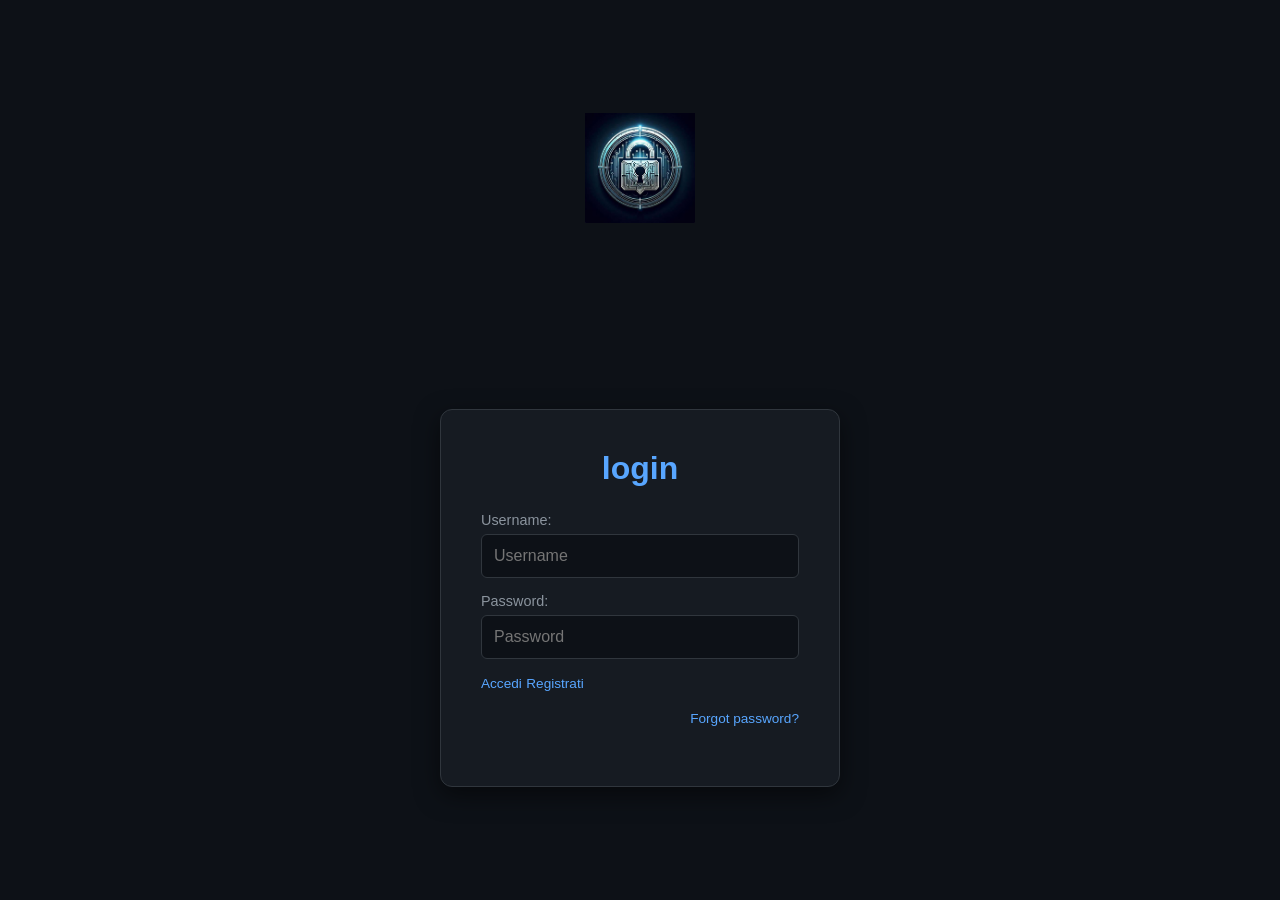
==== login.html @ db2ade5a "creazione della mainPage Dashboard e inizio del suo css" ====
<!DOCTYPE html>
<html lang="it">
    <head>
        <meta charset="UTF-8">
        <meta name="viewport" content="width=device-width, initial-scale=1.0">
        <link rel="stylesheet" href="styleLogin.css">
        <title>WebApp</title>
    </head>
    <body>
        <img src="immagini/logo.jpg" alt="Login Icon" class="logo-vault">

        <div class="box-login">
            <h2 id="auth-title">login</h2>         
                <form id="auth-form">
                    <div class="input-group">
                        <label for="username-text">Username:</label>
                        <input type="text" id="username-text" placeholder="Username" required>
                    </div>

                    <div class="input-group">
                        <label for="password-text">Password:</label>
                        <input type="password" id="password-text" placeholder="Password" required>                           
                    </div>

                    <div class="buttons-container">

                    <button type="button" onclick="gestisciAccesso()" id="btn-login">Accedi</button>
                    <button type="button" id="btn-register" onclick="gestisciRegistrazione()" class="btn-secondary">Registrati</button>
                </div>
                
                <button type="button" class="btn-link" onclick="window.location.href='forgot-password.html'">Forgot password?</button>
                </form>
        </div>

<script src="js/auth.js"></script>
    </body>
</html>
---- styleLogin.css ----
/* reset */
* {
    margin: 0;
    padding: 0;
    box-sizing: border-box;
    font-family: 'Segoe UI', Tahoma, Geneva, Verdana, sans-serif;
}

body {
    background-color: #0d1117; 
    color: #c9d1d9;
    min-height: 100vh;
    display: grid;
    place-items: center; 
    padding: 20px;
}

.logo-vault {
    width: 110px;       /* Regola la larghezza a tuo piacimento (es. 50px, 60px, 80px) */
    height: auto;      /* Mantiene le proporzioni originali senza deformare il logo */
    display: block;    /* Aiuta a centrarlo o posizionarlo meglio nella pagina */
    margin: 0 auto;    /* Centra il logo orizzontalmente nel suo contenitore */
}

.box-login {
    background-color: #161b22; 
    border: 1px solid #30363d; 
    border-radius: 12px;
    padding: 40px;
    width: 100%;
    max-width: 400px;
    box-shadow: 0 8px 24px rgba(0, 0, 0, 0.5);
    transition: transform 0.3s ease, box-shadow 0.3s ease;
}

.box-login:hover {
    transform: translateY(-5px); /* Sposta il box in alto di 5 px */
    box-shadow: 0 12px 30px rgba(88, 166, 255, 0.1); 
}

.box-login h2 {
    text-align: center;
    margin-bottom: 25px;
    font-size: 2rem;
    color: #58a6ff; 
    font-weight: 600;
}

form {
    display: flex;
    flex-direction: column; 
}

.input-group {
    display: flex;
    flex-direction: column; 
    margin-bottom: 15px; 
}

label {
    font-size: 0.9rem;
    margin-bottom: 6px; 
    color: #8b949e;
    text-transform: capitalize; 
}

input {
    background-color: #0d1117;
    border: 1px solid #30363d;
    border-radius: 6px;
    color: #f0f6fc;
    padding: 12px;
    font-size: 1rem;
    outline: none;
    transition: border-color 0.2s ease, box-shadow 0.2s ease;
}

input:focus {
    border-color: #58a6ff;
    box-shadow: 0 0 0 3px rgba(56, 139, 253, 0.3);
}

/* Bottone "Forgot password?" */
button:not([type="submit"]) {
    background: none;
    border: none;
    color: #58a6ff;
    font-size: 0.85rem;
    text-align: right;
    cursor: pointer;
    margin-bottom: 20px; 
    align-self: flex-end; /* Allinea a destra */
    transition: color 0.2s ease;
}

button:not([type="submit"]):hover {
    color: #1f6feb;
    text-decoration: underline;
}

/* Bottone di Invio (Login) */
button[type="submit"] {
    background-color: #238636; 
    color: #ffffff;
    border: 1px solid rgba(240, 246, 252, 0.1);
    border-radius: 6px;
    padding: 12px;
    font-size: 1rem;
    font-weight: bold;
    cursor: pointer;
    transition: background-color 0.2s ease;
    margin-top: 10px;
}

button[type="submit"]:hover {
    background-color: #2ea44f; 
}
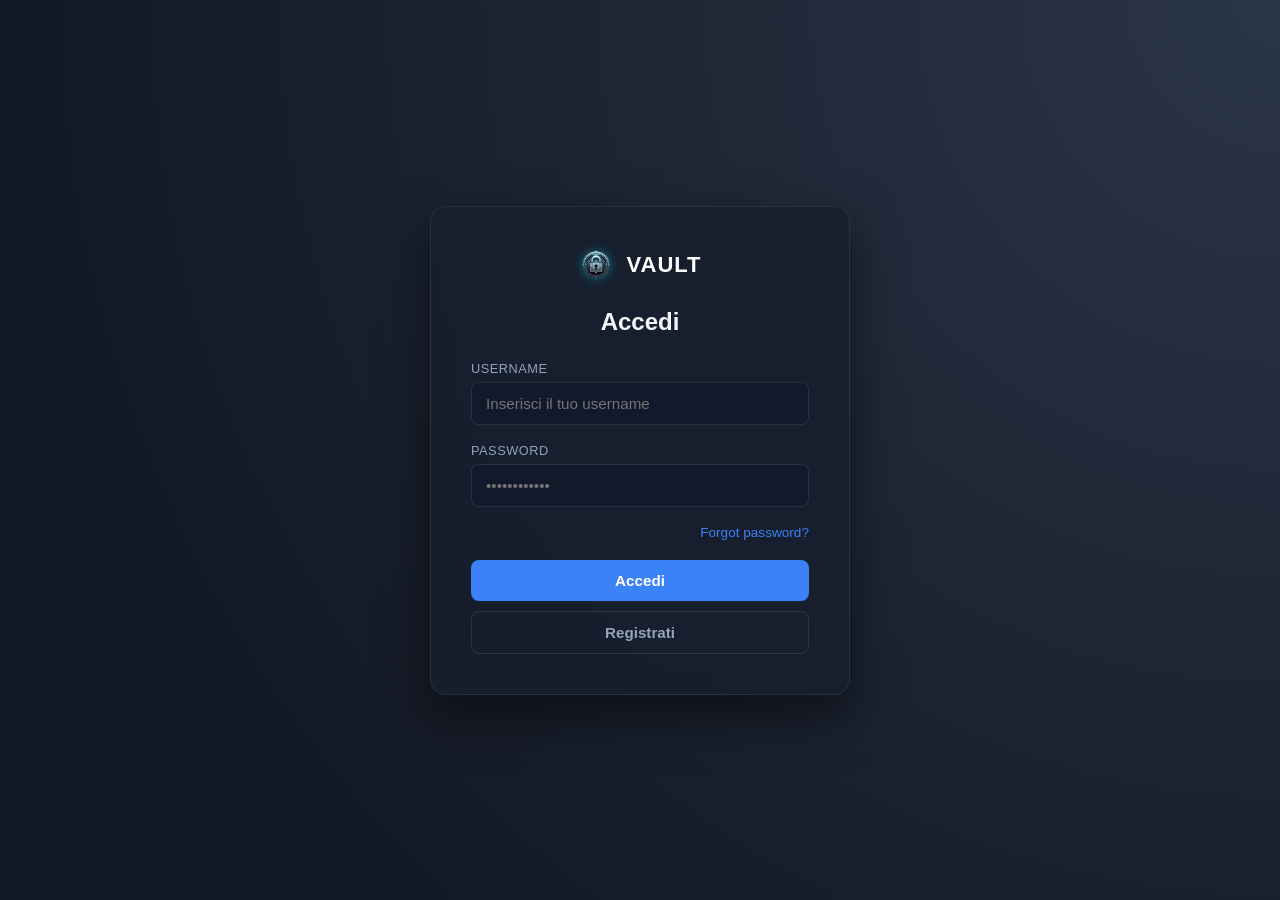
==== commit f733fceb: "modifica dello stile della pagina di login e di registrazione, modifica della dashboard con aggiunta" ====
--- a/login.html
+++ b/login.html
@@ -4,34 +4,39 @@
         <meta charset="UTF-8">
         <meta name="viewport" content="width=device-width, initial-scale=1.0">
         <link rel="stylesheet" href="styleLogin.css">
-        <title>WebApp</title>
+        <link rel="stylesheet" href="https://cdnjs.cloudflare.com/ajax/libs/font-awesome/6.0.0/css/all.min.css">
+        <title>WebApp - Login</title>
     </head>
     <body>
-        <img src="immagini/logo.jpg" alt="Login Icon" class="logo-vault">
+        <div class="auth-card">
+            <div class="brand-header">
+                <img src="immagini/logoSenzaSfondo.png" alt="Login Icon" class="logo-vault">
+                <span class="brand-title">VAULT</span>
+            </div>
 
-        <div class="box-login">
-            <h2 id="auth-title">login</h2>         
+            <div class="box-login">
+                <h2 id="auth-title">Accedi</h2>        
                 <form id="auth-form">
                     <div class="input-group">
-                        <label for="username-text">Username:</label>
-                        <input type="text" id="username-text" placeholder="Username" required>
+                        <label for="username-text">Username</label>
+                        <input type="text" id="username-text" placeholder="Inserisci il tuo username" required>
                     </div>
 
                     <div class="input-group">
-                        <label for="password-text">Password:</label>
-                        <input type="password" id="password-text" placeholder="Password" required>                           
+                        <label for="password-text">Password</label>
+                        <input type="password" id="password-text" placeholder="••••••••••••" required>                           
                     </div>
 
+                    <button type="button" class="btn-link" onclick="window.location.href='forgot-password.html'">Forgot password?</button>
+
                     <div class="buttons-container">
-
-                    <button type="button" onclick="gestisciAccesso()" id="btn-login">Accedi</button>
-                    <button type="button" id="btn-register" onclick="gestisciRegistrazione()" class="btn-secondary">Registrati</button>
-                </div>
-                
-                <button type="button" class="btn-link" onclick="window.location.href='forgot-password.html'">Forgot password?</button>
+                        <button type="button" onclick="gestisciAccesso()" id="btn-login" class="btn-primary">Accedi</button>
+                        <button type="button" id="btn-register" onclick="vaiAllaRegistrazione()" class="btn-secondary">Registrati</button>
+                    </div>
                 </form>
+            </div>
         </div>
 
-<script src="js/auth.js"></script>
+        <script src="js/auth.js"></script>
     </body>
 </html>
--- a/styleLogin.css
+++ b/styleLogin.css
@@ -1,4 +1,3 @@
-/* reset */
 * {
     margin: 0;
     padding: 0;
@@ -7,42 +6,53 @@
 }
 
 body {
-    background-color: #0d1117; 
-    color: #c9d1d9;
+    background: radial-gradient(circle at top right, #2a3547, #131924 80%);
+    color: #e2e8f0;
     min-height: 100vh;
-    display: grid;
-    place-items: center; 
+    display: flex;
+    justify-content: center;
+    align-items: center;
     padding: 20px;
 }
 
-.logo-vault {
-    width: 110px;       /* Regola la larghezza a tuo piacimento (es. 50px, 60px, 80px) */
-    height: auto;      /* Mantiene le proporzioni originali senza deformare il logo */
-    display: block;    /* Aiuta a centrarlo o posizionarlo meglio nella pagina */
-    margin: 0 auto;    /* Centra il logo orizzontalmente nel suo contenitore */
+/* Card Contenitore Stile Glassmorphism */
+.auth-card {
+    background-color: rgba(23, 31, 46, 0.85);
+    backdrop-filter: blur(12px);
+    border: 1px solid rgba(255, 255, 255, 0.08);
+    border-radius: 16px;
+    padding: 40px;
+    width: 100%;
+    max-width: 420px;
+    box-shadow: 0 20px 50px rgba(0, 0, 0, 0.5);
 }
 
-.box-login {
-    background-color: #161b22; 
-    border: 1px solid #30363d; 
-    border-radius: 12px;
-    padding: 40px;
-    width: 100%;
-    max-width: 400px;
-    box-shadow: 0 8px 24px rgba(0, 0, 0, 0.5);
-    transition: transform 0.3s ease, box-shadow 0.3s ease;
+.brand-header {
+    display: flex;
+    align-items: center;
+    justify-content: center;
+    gap: 12px;
+    margin-bottom: 25px;
 }
 
-.box-login:hover {
-    transform: translateY(-5px); /* Sposta il box in alto di 5 px */
-    box-shadow: 0 12px 30px rgba(88, 166, 255, 0.1); 
+.logo-vault {
+    width: 36px;
+    height: auto;
+    filter: drop-shadow(0 0 5px rgba(0, 240, 255, 0.4));
+}
+
+.brand-title {
+    font-size: 22px;
+    font-weight: 700;
+    letter-spacing: 1px;
+    color: #ffffff;
 }
 
 .box-login h2 {
     text-align: center;
     margin-bottom: 25px;
-    font-size: 2rem;
-    color: #58a6ff; 
+    font-size: 1.5rem;
+    color: #f1f5f9;
     font-weight: 600;
 }
 
@@ -54,65 +64,91 @@
 .input-group {
     display: flex;
     flex-direction: column; 
-    margin-bottom: 15px; 
+    margin-bottom: 18px; 
 }
 
 label {
-    font-size: 0.9rem;
+    font-size: 0.8rem;
     margin-bottom: 6px; 
-    color: #8b949e;
-    text-transform: capitalize; 
+    color: #94a3b8;
+    text-transform: uppercase; 
+    letter-spacing: 0.5px;
 }
 
 input {
-    background-color: #0d1117;
-    border: 1px solid #30363d;
-    border-radius: 6px;
-    color: #f0f6fc;
-    padding: 12px;
-    font-size: 1rem;
+    background-color: rgba(15, 23, 42, 0.6);
+    border: 1px solid rgba(255, 255, 255, 0.1);
+    border-radius: 8px;
+    color: #f8fafc;
+    padding: 12px 14px;
+    font-size: 0.95rem;
     outline: none;
     transition: border-color 0.2s ease, box-shadow 0.2s ease;
 }
 
 input:focus {
-    border-color: #58a6ff;
-    box-shadow: 0 0 0 3px rgba(56, 139, 253, 0.3);
+    border-color: #3b82f6;
+    box-shadow: 0 0 0 2px rgba(59, 130, 246, 0.2);
 }
 
-/* Bottone "Forgot password?" */
-button:not([type="submit"]) {
+/* Link Password Dimenticata */
+.btn-link {
     background: none;
     border: none;
-    color: #58a6ff;
+    color: #3b82f6;
     font-size: 0.85rem;
     text-align: right;
     cursor: pointer;
     margin-bottom: 20px; 
-    align-self: flex-end; /* Allinea a destra */
+    align-self: flex-end;
     transition: color 0.2s ease;
 }
 
-button:not([type="submit"]):hover {
-    color: #1f6feb;
+.btn-link:hover {
+    color: #60a5fa;
     text-decoration: underline;
 }
 
-/* Bottone di Invio (Login) */
-button[type="submit"] {
-    background-color: #238636; 
+/* Contenitore Pulsanti Azione */
+.buttons-container {
+    display: flex;
+    flex-direction: column;
+    gap: 10px;
+}
+
+/* Bottone Principale (Accedi / Crea Account) */
+.btn-primary {
+    background-color: #3b82f6; 
     color: #ffffff;
-    border: 1px solid rgba(240, 246, 252, 0.1);
-    border-radius: 6px;
+    border: none;
+    border-radius: 8px;
     padding: 12px;
-    font-size: 1rem;
-    font-weight: bold;
+    font-size: 0.95rem;
+    font-weight: 600;
     cursor: pointer;
     transition: background-color 0.2s ease;
-    margin-top: 10px;
+    width: 100%;
 }
 
-button[type="submit"]:hover {
-    background-color: #2ea44f; 
+.btn-primary:hover {
+    background-color: #2563eb; 
 }
 
+/* Bottone Secondario (Registrati / Torna al Login) */
+.btn-secondary {
+    background-color: transparent;
+    color: #94a3b8;
+    border: 1px solid rgba(255, 255, 255, 0.1);
+    border-radius: 8px;
+    padding: 12px;
+    font-size: 0.95rem;
+    font-weight: 600;
+    cursor: pointer;
+    transition: all 0.2s ease;
+    width: 100%;
+}
+
+.btn-secondary:hover {
+    background-color: rgba(255, 255, 255, 0.05);
+    color: #ffffff;
+}
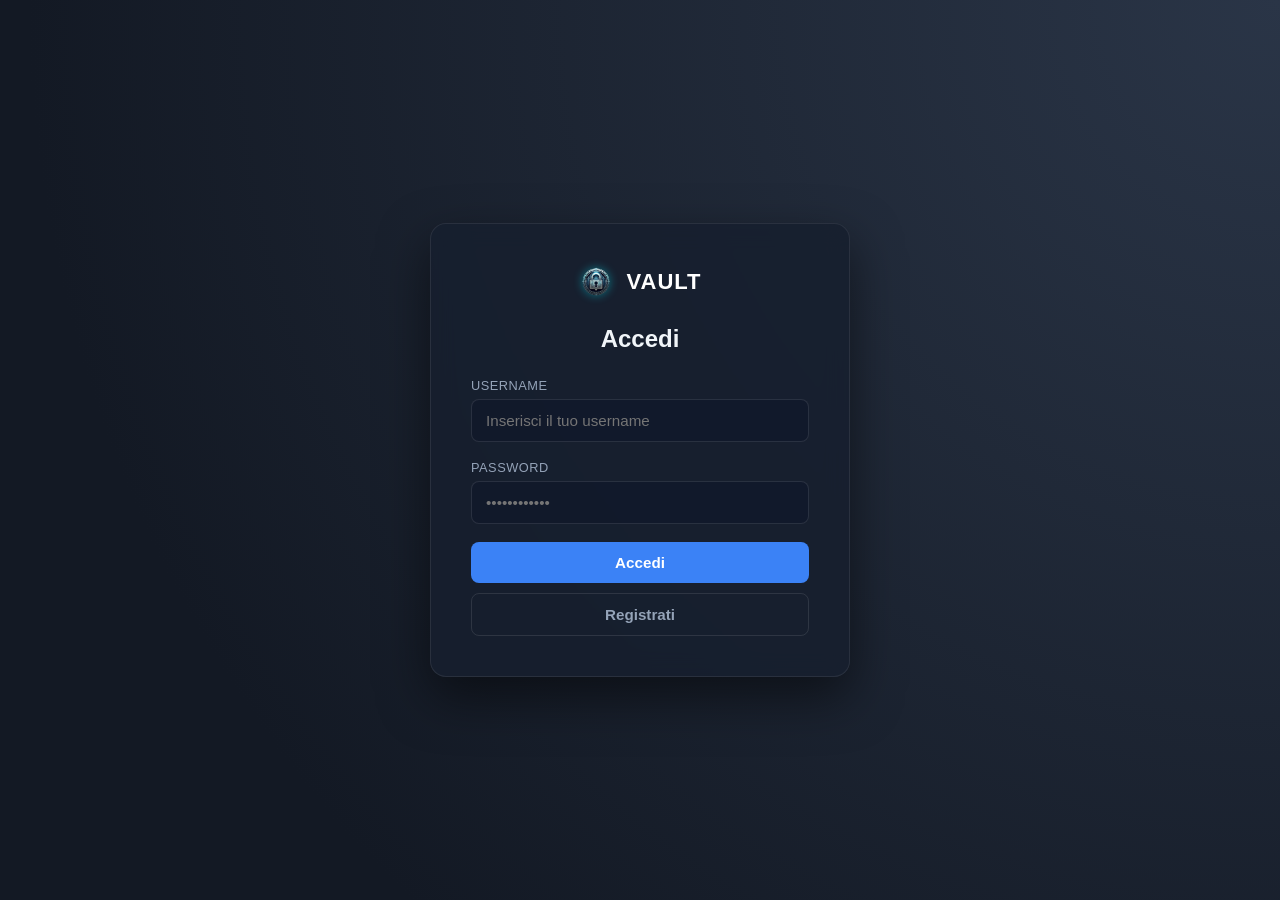
==== commit e48af48e: "tolto il pulsante forgot password nella login" ====
--- a/login.html
+++ b/login.html
@@ -27,8 +27,6 @@
                         <input type="password" id="password-text" placeholder="••••••••••••" required>                           
                     </div>
 
-                    <button type="button" class="btn-link" onclick="window.location.href='forgot-password.html'">Forgot password?</button>
-
                     <div class="buttons-container">
                         <button type="button" onclick="gestisciAccesso()" id="btn-login" class="btn-primary">Accedi</button>
                         <button type="button" id="btn-register" onclick="vaiAllaRegistrazione()" class="btn-secondary">Registrati</button>
